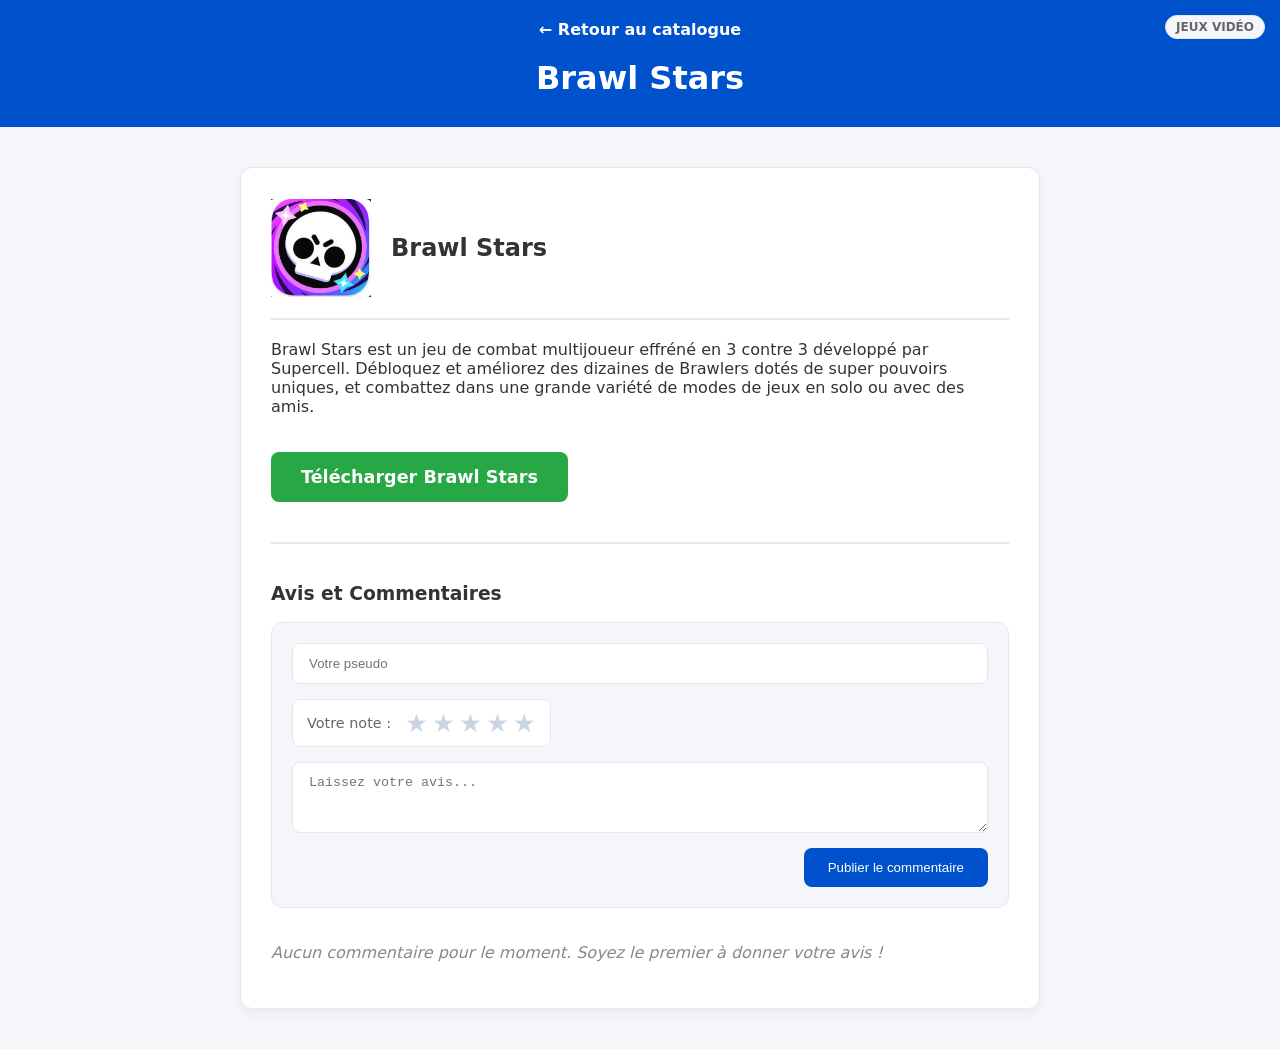
==== brawlstars.html @ 0b099f34 "Add files via upload" ====
<!DOCTYPE html>
<html lang="fr">
<head>
    <meta charset="UTF-8">
    <title>Brawl Stars - ProApp</title>
    <link rel="stylesheet" href="style.css">
</head>
<body>

    <header>
        <a href="index.html" class="back-btn">← Retour au catalogue</a>
        <h1>Brawl Stars</h1>
    </header>

    <main>
        <div class="app-header">
            <img src="brawlstars.png" alt="Logo Brawl Stars">
            <div>
                <h2>Brawl Stars</h2>
                <span class="badge">Jeux Vidéo</span>
            </div>
        </div>

        <p>Brawl Stars est un jeu de combat multijoueur effréné en 3 contre 3 développé par Supercell. Débloquez et améliorez des dizaines de Brawlers dotés de super pouvoirs uniques, et combattez dans une grande variété de modes de jeux en solo ou avec des amis.</p>
        
        <a href="https://supercell.com/en/games/brawlstars/" target="_blank" class="download-btn">Télécharger Brawl Stars</a>

        <div id="commentZone"></div>
    </main>

    <script src="comments.js"></script>
</body>
</html>
---- style.css ----
:root {
    --primary-color: #0052cc;
    --primary-hover: #0041a3;
    --success-color: #28a745;
    --success-hover: #218838;
    --bg-color: #f4f6f9;
    --card-bg: #ffffff;
    --text-color: #333333;
    --text-secondary: #666666;
    --border-color: #e2e8f0;
    --shadow: 0 4px 12px rgba(0, 0, 0, 0.05);
}

body.dark-mode {
    --bg-color: #121214;
    --card-bg: #1a1a1e;
    --text-color: #f1f5f9;
    --text-secondary: #94a3b8;
    --border-color: #2d2d34;
    --shadow: 0 4px 12px rgba(0, 0, 0, 0.3);
}

* {
    box-sizing: border-box;
    transition: background-color 0.3s ease, color 0.3s ease, border-color 0.3s ease, box-shadow 0.3s ease;
}

body {
    font-family: 'Segoe UI', system-ui, -apple-system, sans-serif;
    background-color: var(--bg-color);
    margin: 0;
    padding: 0;
    color: var(--text-color);
}

header {
    background-color: #0052cc;
    color: white;
    padding: 20px;
    text-align: center;
    position: relative;
}

header h1 {
    margin: 10px 0;
}

.back-btn {
    color: white;
    text-decoration: none;
    font-weight: bold;
    display: inline-block;
    margin-bottom: 10px;
}

.back-btn:hover {
    text-decoration: underline;
}

.theme-toggle {
    position: absolute;
    top: 20px;
    right: 20px;
    background: rgba(255, 255, 255, 0.2);
    color: white;
    border: none;
    padding: 8px 16px;
    border-radius: 20px;
    cursor: pointer;
    font-weight: 600;
}

.theme-toggle:hover {
    background: rgba(255, 255, 255, 0.3);
}

.search-bar {
    width: 100%;
    max-width: 500px;
    padding: 12px 20px;
    border: none;
    border-radius: 25px;
    font-size: 1rem;
    margin-top: 10px;
    outline: none;
}

main {
    max-width: 800px;
    margin: 40px auto;
    background: var(--card-bg);
    padding: 30px;
    border-radius: 12px;
    box-shadow: var(--shadow);
    border: 1px solid var(--border-color);
}

.app-header {
    display: flex;
    align-items: center;
    gap: 20px;
    border-bottom: 2px solid var(--border-color);
    padding-bottom: 20px;
    margin-bottom: 20px;
}

.app-header img {
    width: 100px;
    height: 100px;
    object-fit: contain;
}

.download-btn {
    display: inline-block;
    background-color: var(--success-color);
    color: white;
    text-decoration: none;
    padding: 15px 30px;
    border-radius: 8px;
    font-weight: bold;
    font-size: 1.1rem;
    margin-top: 20px;
    transition: background-color 0.2s ease, transform 0.1s ease;
}

.download-btn:hover {
    background-color: var(--success-hover);
}

body > div[style*="display: flex"] {
    display: flex !important;
    max-width: 1200px;
    margin: 30px auto;
    padding: 0 20px;
    gap: 30px;
}

.sidebar {
    width: 250px;
    background: var(--card-bg);
    padding: 20px;
    border-radius: 12px;
    box-shadow: var(--shadow);
    border: 1px solid var(--border-color);
    height: fit-content;
}

.sidebar ul {
    list-style: none;
    padding: 0;
    margin: 0;
    display: flex;
    flex-direction: column;
    gap: 8px;
}

.filter-btn {
    width: 100%;
    text-align: left;
    background: var(--bg-color);
    border: 1px solid var(--border-color);
    color: var(--text-color);
    padding: 10px 14px;
    border-radius: 8px;
    cursor: pointer;
    font-weight: 500;
    font-size: 0.9rem;
}

.filter-btn.active {
    background: var(--primary-color);
    color: white;
    border-color: var(--primary-color);
}

.content-grid {
    flex-grow: 1;
    display: grid;
    grid-template-columns: repeat(auto-fill, minmax(280px, 1fr));
    gap: 20px;
}

article {
    background: var(--card-bg);
    border: 1px solid var(--border-color);
    border-radius: 12px;
    padding: 20px;
    box-shadow: var(--shadow);
    display: flex;
    flex-direction: column;
    gap: 12px;
    position: relative;
}

article img {
    width: 60px;
    height: 60px;
    object-fit: contain;
}

.badge {
    position: absolute;
    top: 15px;
    right: 15px;
    background: var(--bg-color);
    color: var(--text-secondary);
    padding: 4px 10px;
    border-radius: 20px;
    font-size: 0.75rem;
    font-weight: 600;
    text-transform: uppercase;
    border: 1px solid var(--border-color);
}

article a {
    display: block;
    text-align: center;
    background: var(--primary-color);
    color: white;
    text-decoration: none;
    padding: 10px;
    border-radius: 8px;
    font-weight: 600;
    margin-top: auto;
}

/* Styles Commentaires */
.comment-form {
    background: var(--bg-color);
    border: 1px solid var(--border-color);
    border-radius: 12px;
    padding: 20px;
    display: flex;
    flex-direction: column;
    gap: 15px;
    margin-bottom: 35px;
}

.comment-input-pseudo, .comment-input-text {
    width: 100%;
    background-color: var(--card-bg);
    border: 1px solid var(--border-color);
    color: var(--text-color);
    padding: 12px 16px;
    border-radius: 8px;
    outline: none;
}

.rating-selection {
    display: flex;
    flex-direction: row-reverse;
    justify-content: flex-end;
    align-items: center;
    gap: 4px;
    background: var(--card-bg);
    padding: 8px 14px;
    border-radius: 8px;
    border: 1px solid var(--border-color);
    align-self: flex-start;
}

.rating-selection input[type="radio"] {
    position: absolute;
    opacity: 0;
}

.rating-selection .rating-title {
    color: var(--text-secondary);
    font-size: 0.9rem;
    margin-right: 10px;
    order: 1;
}

.rating-selection label {
    font-size: 1.6rem;
    color: #cbd5e1;
    cursor: pointer;
}

.rating-selection input[type="radio"]:checked ~ label,
.rating-selection label:hover,
.rating-selection label:hover ~ label {
    color: #ffb703;
}

.comment-submit-btn {
    background-color: var(--primary-color);
    color: white;
    border: none;
    padding: 12px 24px;
    border-radius: 8px;
    cursor: pointer;
    align-self: flex-end;
}

.single-comment {
    background: var(--card-bg);
    border: 1px solid var(--border-color);
    border-radius: 12px;
    padding: 18px;
    margin-bottom: 15px;
}

.comment-flex {
    display: flex;
    gap: 16px;
}

.user-avatar {
    width: 44px;
    height: 44px;
    border-radius: 10px;
    display: flex;
    align-items: center;
    justify-content: center;
    font-weight: 700;
    color: white;
    text-transform: uppercase;
}

.stars-display {
    color: #ffb703;
    margin-bottom: 8px;
}

.delete-comment-btn {
    background: var(--bg-color);
    border: 1px solid var(--border-color);
    cursor: pointer;
    padding: 6px 10px;
    border-radius: 6px;
}
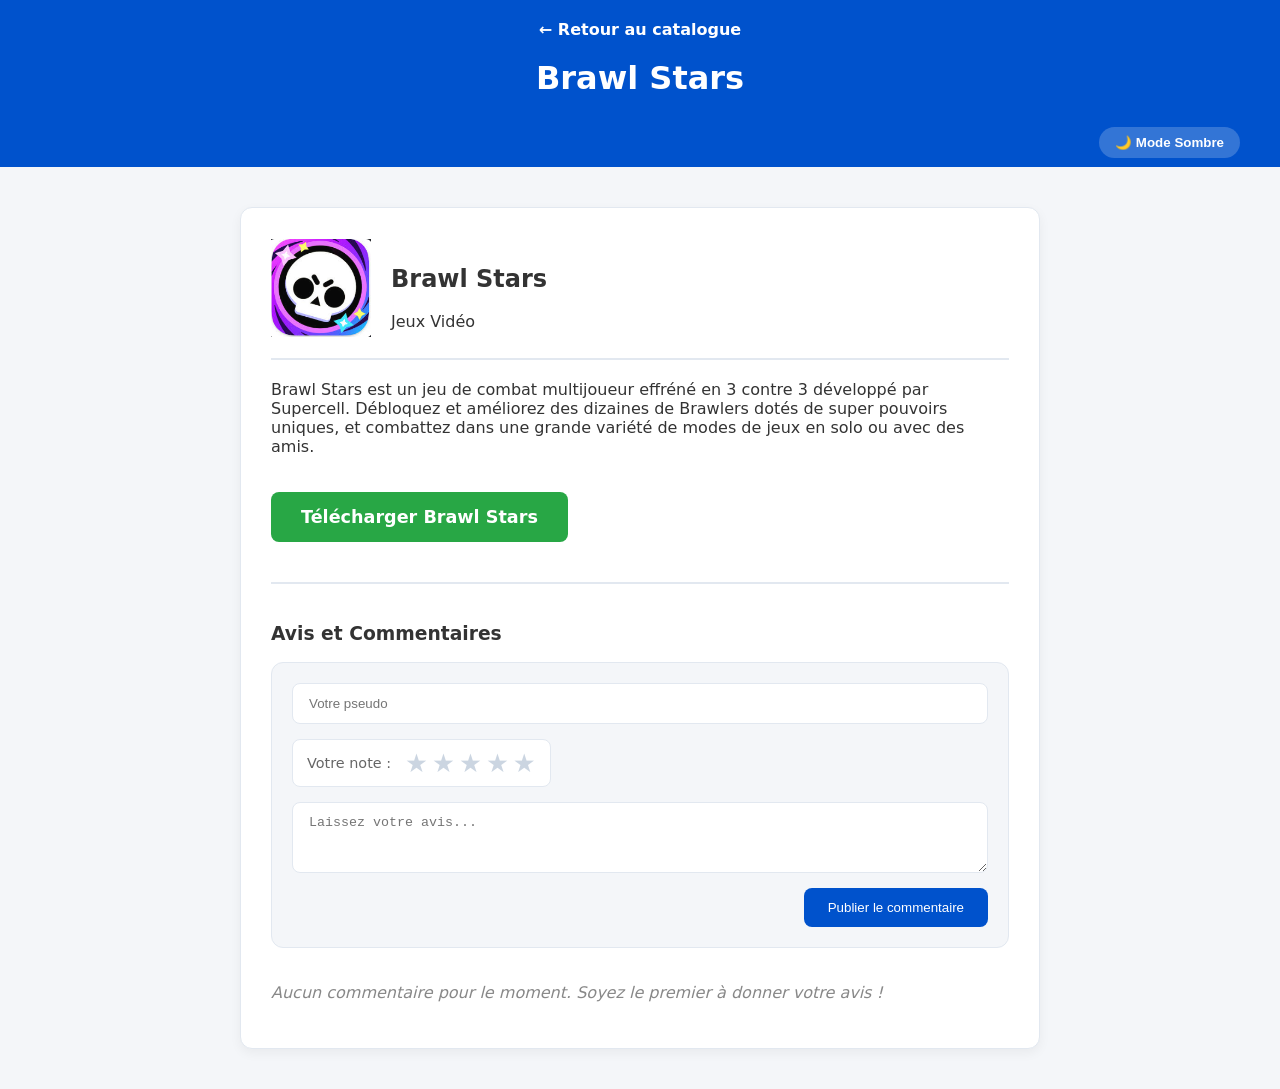
==== commit a648431c: "brawlstars.html" ====
--- a/brawlstars.html
+++ b/brawlstars.html
@@ -10,6 +10,9 @@
     <header>
         <a href="index.html" class="back-btn">← Retour au catalogue</a>
         <h1>Brawl Stars</h1>
+        <header>
+        <button class="theme-toggle" id="themeBtn" style="position: absolute; top: 20px; right: 20px;">🌙 Mode Sombre</button>
+    </header>
     </header>
 
     <main>
@@ -30,4 +33,4 @@
 
     <script src="comments.js"></script>
 </body>
-</html>+</html>
--- a/style.css
+++ b/style.css
@@ -196,6 +196,8 @@
     width: 60px;
     height: 60px;
     object-fit: contain;
+    mix-blend-mode: multiply; /* Rend le fond blanc transparent */
+}
 }
 
 .badge {
@@ -329,4 +331,4 @@
     cursor: pointer;
     padding: 6px 10px;
     border-radius: 6px;
-}+}
